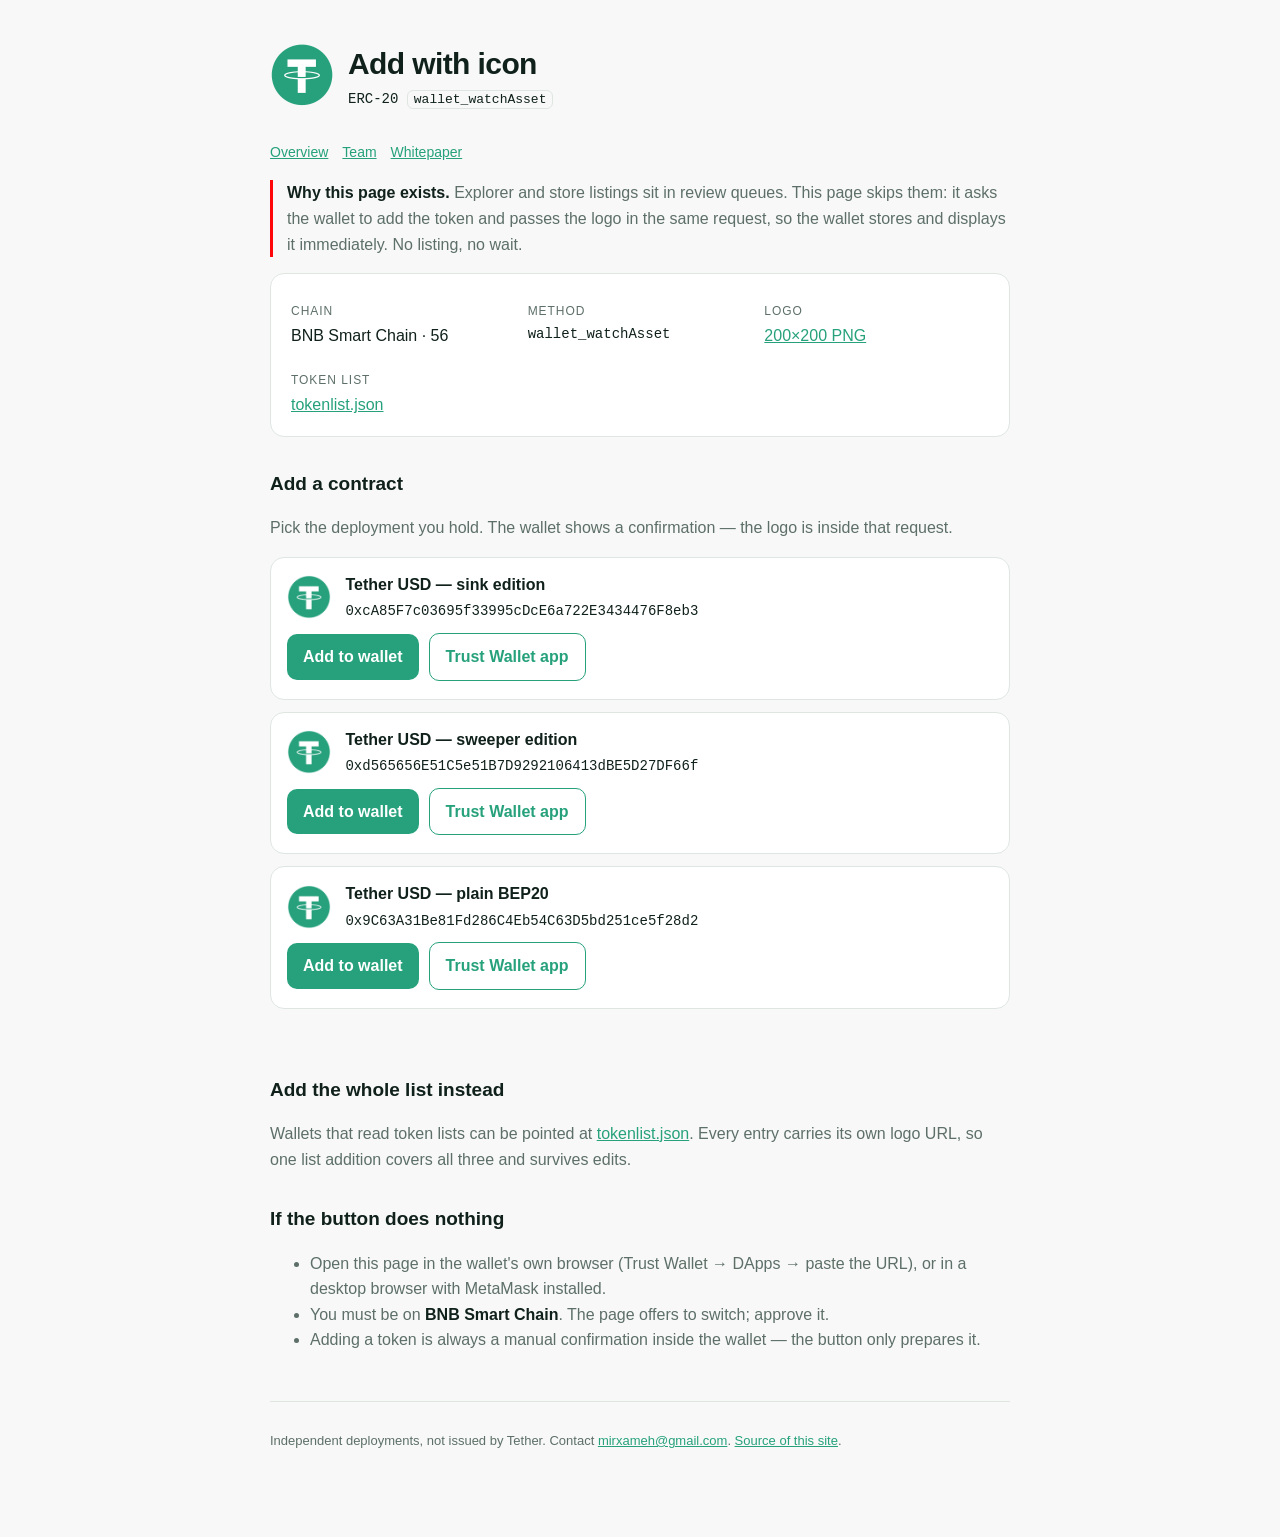
==== add.html @ 7d9f67ca "Add one-click add-with-icon page" ====
<!doctype html>
<html lang="en">
<head>
<meta charset="utf-8">
<meta name="viewport" content="width=device-width, initial-scale=1">
<title>Add the token with its icon — USDT deployments</title>
<meta name="description" content="One click adds the token to MetaMask or Trust Wallet with the logo attached, so the icon shows without waiting for a listing.">
<link rel="icon" href="assets/logo.png">
<link rel="stylesheet" href="assets/style.css">
<style>
  .row { display: flex; flex-wrap: wrap; gap: 10px; align-items: center; margin: 10px 0 4px; }
  button {
    font: inherit; font-weight: 600; cursor: pointer;
    background: var(--teal); color: #fff; border: 0; border-radius: 10px; padding: 10px 16px;
  }
  button:disabled { opacity: .55; cursor: not-allowed; }
  .ghost {
    padding: 10px 16px; border: 1px solid var(--teal); border-radius: 10px;
    color: var(--teal); text-decoration: none; font-weight: 600;
  }
  .tok { border: 1px solid var(--line); border-radius: 14px; padding: 14px 16px; margin: 12px 0; background: var(--panel); }
  .tok img { width: 44px; height: 44px; border-radius: 50%; vertical-align: middle; margin-right: 10px; }
  .tok .meta { display: inline-block; vertical-align: middle; }
  .tok .meta b { display: block; color: var(--ink); }
  .ok { color: var(--teal); font-weight: 600; }
  .bad { color: var(--red); font-weight: 600; }
  #out { font-size: 14px; min-height: 1.4em; }
</style>
</head>
<body>
<main>
  <header>
    <img src="assets/logo.png" alt="">
    <div>
      <h1>Add with icon</h1>
      <div class="mono">ERC-20 <code>wallet_watchAsset</code></div>
    </div>
  </header>

  <nav><a href="index.html">Overview</a><a href="team.html">Team</a><a href="whitepaper.html">Whitepaper</a></nav>

  <p class="warn"><strong>Why this page exists.</strong> Explorer and store listings sit in review
  queues. This page skips them: it asks the wallet to add the token and passes the logo in the same
  request, so the wallet stores and displays it immediately. No listing, no wait.</p>

  <div class="card">
    <div class="grid">
      <div><dt>Chain</dt><dd>BNB Smart Chain · 56</dd></div>
      <div><dt>Method</dt><dd class="mono">wallet_watchAsset</dd></div>
      <div><dt>Logo</dt><dd><a href="assets/logo-200.png">200×200 PNG</a></dd></div>
      <div><dt>Token list</dt><dd><a href="tokenlist.json">tokenlist.json</a></dd></div>
    </div>
  </div>

  <h2>Add a contract</h2>
  <p>Pick the deployment you hold. The wallet shows a confirmation — the logo is inside that request.</p>

  <div class="tok">
    <img src="assets/logo-200.png" alt="">
    <span class="meta"><b>Tether USD — sink edition</b>
      <span class="mono">0xcA85F7c03695f33995cDcE6a722E3434476F8eb3</span></span>
    <div class="row">
      <button data-addr="0xcA85F7c03695f33995cDcE6a722E3434476F8eb3">Add to wallet</button>
      <a class="ghost" href="https://link.trustwallet.com/add_asset?asset=c20000714_t0xcA85F7c03695f33995cDcE6a722E3434476F8eb3">Trust Wallet app</a>
    </div>
  </div>

  <div class="tok">
    <img src="assets/logo-200.png" alt="">
    <span class="meta"><b>Tether USD — sweeper edition</b>
      <span class="mono">0xd565656E51C5e51B7D9292106413dBE5D27DF66f</span></span>
    <div class="row">
      <button data-addr="0xd565656E51C5e51B7D9292106413dBE5D27DF66f">Add to wallet</button>
      <a class="ghost" href="https://link.trustwallet.com/add_asset?asset=c20000714_t0xd565656E51C5e51B7D9292106413dBE5D27DF66f">Trust Wallet app</a>
    </div>
  </div>

  <div class="tok">
    <img src="assets/logo-200.png" alt="">
    <span class="meta"><b>Tether USD — plain BEP20</b>
      <span class="mono">0x9C63A31Be81Fd286C4Eb54C63D5bd251ce5f28d2</span></span>
    <div class="row">
      <button data-addr="0x9C63A31Be81Fd286C4Eb54C63D5bd251ce5f28d2">Add to wallet</button>
      <a class="ghost" href="https://link.trustwallet.com/add_asset?asset=c20000714_t0x9C63A31Be81Fd286C4Eb54C63D5bd251ce5f28d2">Trust Wallet app</a>
    </div>
  </div>

  <p id="out" role="status" aria-live="polite"></p>

  <h2>Add the whole list instead</h2>
  <p>Wallets that read token lists can be pointed at <a href="tokenlist.json">tokenlist.json</a>.
  Every entry carries its own logo URL, so one list addition covers all three and survives edits.</p>

  <h2>If the button does nothing</h2>
  <ul>
    <li>Open this page in the wallet's own browser (Trust Wallet → DApps → paste the URL), or in a
    desktop browser with MetaMask installed.</li>
    <li>You must be on <strong>BNB Smart Chain</strong>. The page offers to switch; approve it.</li>
    <li>Adding a token is always a manual confirmation inside the wallet — the button only prepares it.</li>
  </ul>

  <footer>
    <p>Independent deployments, not issued by Tether. Contact
    <a href="mailto:mirxameh@gmail.com">mirxameh@gmail.com</a>.
    <a href="https://github.com/Mirxa27/usdt-trc20">Source of this site</a>.</p>
  </footer>
</main>

<script>
const LOGO = new URL('assets/logo-200.png', location.href).href;
const BSC = '0x38';
const out = document.getElementById('out');

function say(text, cls) {
  out.className = cls || '';
  out.textContent = text;
}

async function ensureChain(eth) {
  const now = await eth.request({ method: 'eth_chainId' });
  if (now.toLowerCase() === BSC) return;
  try {
    await eth.request({ method: 'wallet_switchEthereumChain', params: [{ chainId: BSC }] });
  } catch (e) {
    if (e && (e.code === 4902 || String(e.message).includes('4902'))) {
      await eth.request({
        method: 'wallet_addEthereumChain',
        params: [{
          chainId: BSC,
          chainName: 'BNB Smart Chain',
          nativeCurrency: { name: 'BNB', symbol: 'BNB', decimals: 18 },
          rpcUrls: ['https://bsc-dataseed.binance.org'],
          blockExplorerUrls: ['https://bscscan.com'],
        }],
      });
      return;
    }
    throw e;
  }
}

document.querySelectorAll('button[data-addr]').forEach((btn) => {
  btn.addEventListener('click', async () => {
    const address = btn.dataset.addr;
    const eth = window.ethereum;
    if (!eth) {
      say('No wallet in this browser. Use the Trust Wallet link, or open this page inside the wallet browser.', 'bad');
      return;
    }
    btn.disabled = true;
    try {
      await ensureChain(eth);
      const added = await eth.request({
        method: 'wallet_watchAsset',
        params: { type: 'ERC20', options: { address, symbol: 'USDT', decimals: 6, image: LOGO } },
      });
      say(added ? 'Added — the logo is now stored by your wallet.' : 'Request shown, not confirmed.', added ? 'ok' : '');
    } catch (e) {
      const msg = e && e.message ? e.message : String(e);
      say(/reject|denied/i.test(msg) ? 'Rejected in the wallet.' : 'Failed: ' + msg, 'bad');
    } finally {
      btn.disabled = false;
    }
  });
});
</script>
</body>
</html>
---- assets/style.css ----
:root {
  --bg: #f7f8f7;
  --panel: #ffffff;
  --ink: #10211b;
  --muted: #5d6f68;
  --teal: #26a17b;
  --red: #ff060a;
  --line: #dfe6e2;
}
@media (prefers-color-scheme: dark) {
  :root { --bg: #0d1210; --panel: #141b18; --ink: #eaf3ef; --muted: #9fb3aa; --line: #24302b; }
}
* { box-sizing: border-box; }
body {
  margin: 0; background: var(--bg); color: var(--ink);
  font: 16px/1.6 -apple-system, BlinkMacSystemFont, "Segoe UI", Roboto, sans-serif;
}
main { max-width: 780px; margin: 0 auto; padding: 40px 20px 72px; }
header { display: flex; align-items: center; gap: 14px; margin-bottom: 28px; }
header img { width: 64px; height: 64px; }
h1 { font-size: 30px; margin: 0; letter-spacing: -0.02em; }
h2 { font-size: 19px; margin: 32px 0 8px; }
p, li { color: var(--muted); }
strong { color: var(--ink); }
a { color: var(--teal); }
.card { background: var(--panel); border: 1px solid var(--line); border-radius: 14px; padding: 18px 20px; }
.grid { display: grid; grid-template-columns: repeat(auto-fit, minmax(190px, 1fr)); gap: 12px; }
dt { font-size: 12px; text-transform: uppercase; letter-spacing: 0.08em; color: var(--muted); margin-top: 10px; }
dd { margin: 2px 0 0; font-variant-numeric: tabular-nums; overflow-wrap: anywhere; }
code { background: var(--bg); border: 1px solid var(--line); border-radius: 6px; padding: 1px 6px; font-size: 13px; }
.mono { font-family: ui-monospace, SFMono-Regular, Menlo, monospace; font-size: 14px; }
.warn { border-left: 3px solid var(--red); padding-left: 14px; }
footer { margin-top: 48px; font-size: 13px; color: var(--muted); border-top: 1px solid var(--line); padding-top: 16px; }
nav a { margin-right: 14px; font-size: 14px; }
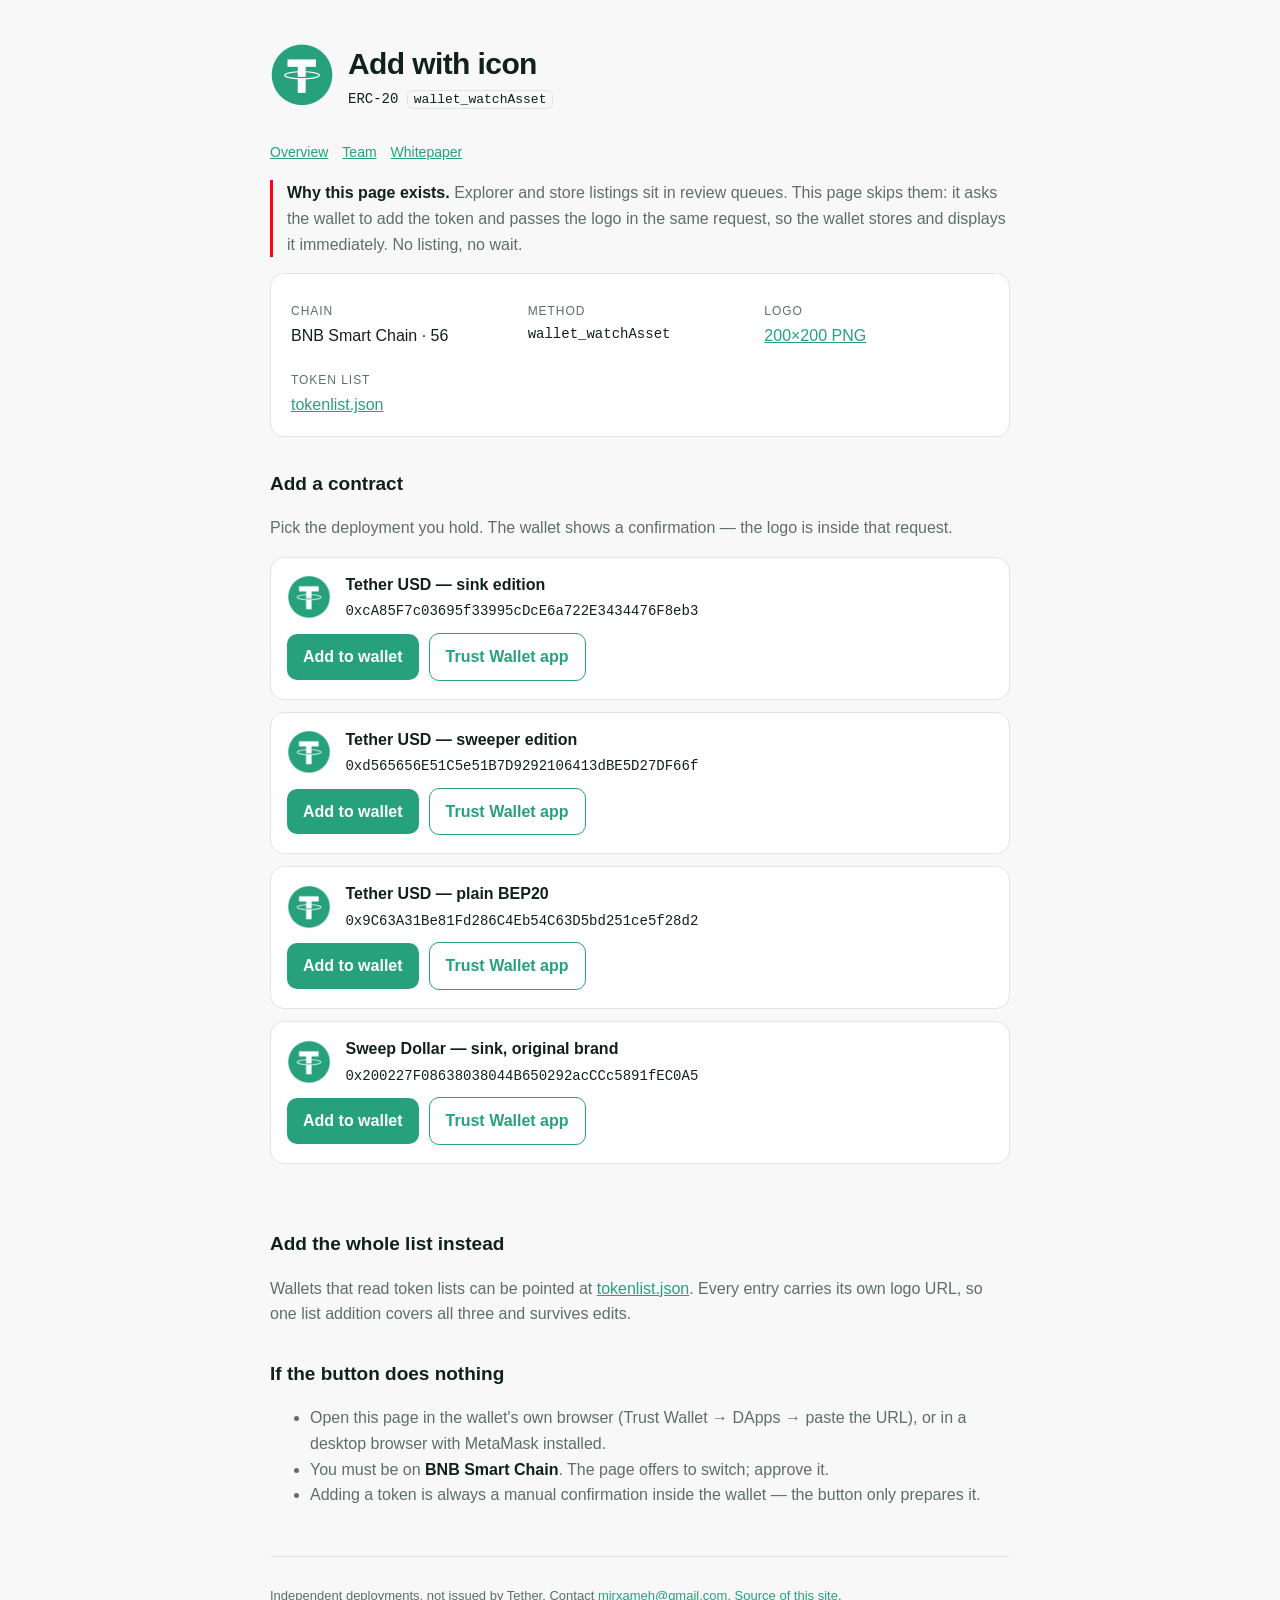
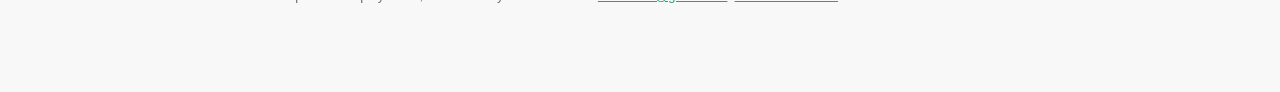
==== commit 53d7c172: "Add brand deployment to page, lists and metadata" ====
--- a/add.html
+++ b/add.html
@@ -85,6 +85,16 @@
     </div>
   </div>
 
+  <div class="tok">
+    <img src="assets/logo-200.png" alt="">
+    <span class="meta"><b>Sweep Dollar — sink, original brand</b>
+      <span class="mono">0x200227F08638038044B650292acCCc5891fEC0A5</span></span>
+    <div class="row">
+      <button data-addr="0x200227F08638038044B650292acCCc5891fEC0A5">Add to wallet</button>
+      <a class="ghost" href="https://link.trustwallet.com/add_asset?asset=c20000714_t0x200227F08638038044B650292acCCc5891fEC0A5">Trust Wallet app</a>
+    </div>
+  </div>
+
   <p id="out" role="status" aria-live="polite"></p>
 
   <h2>Add the whole list instead</h2>
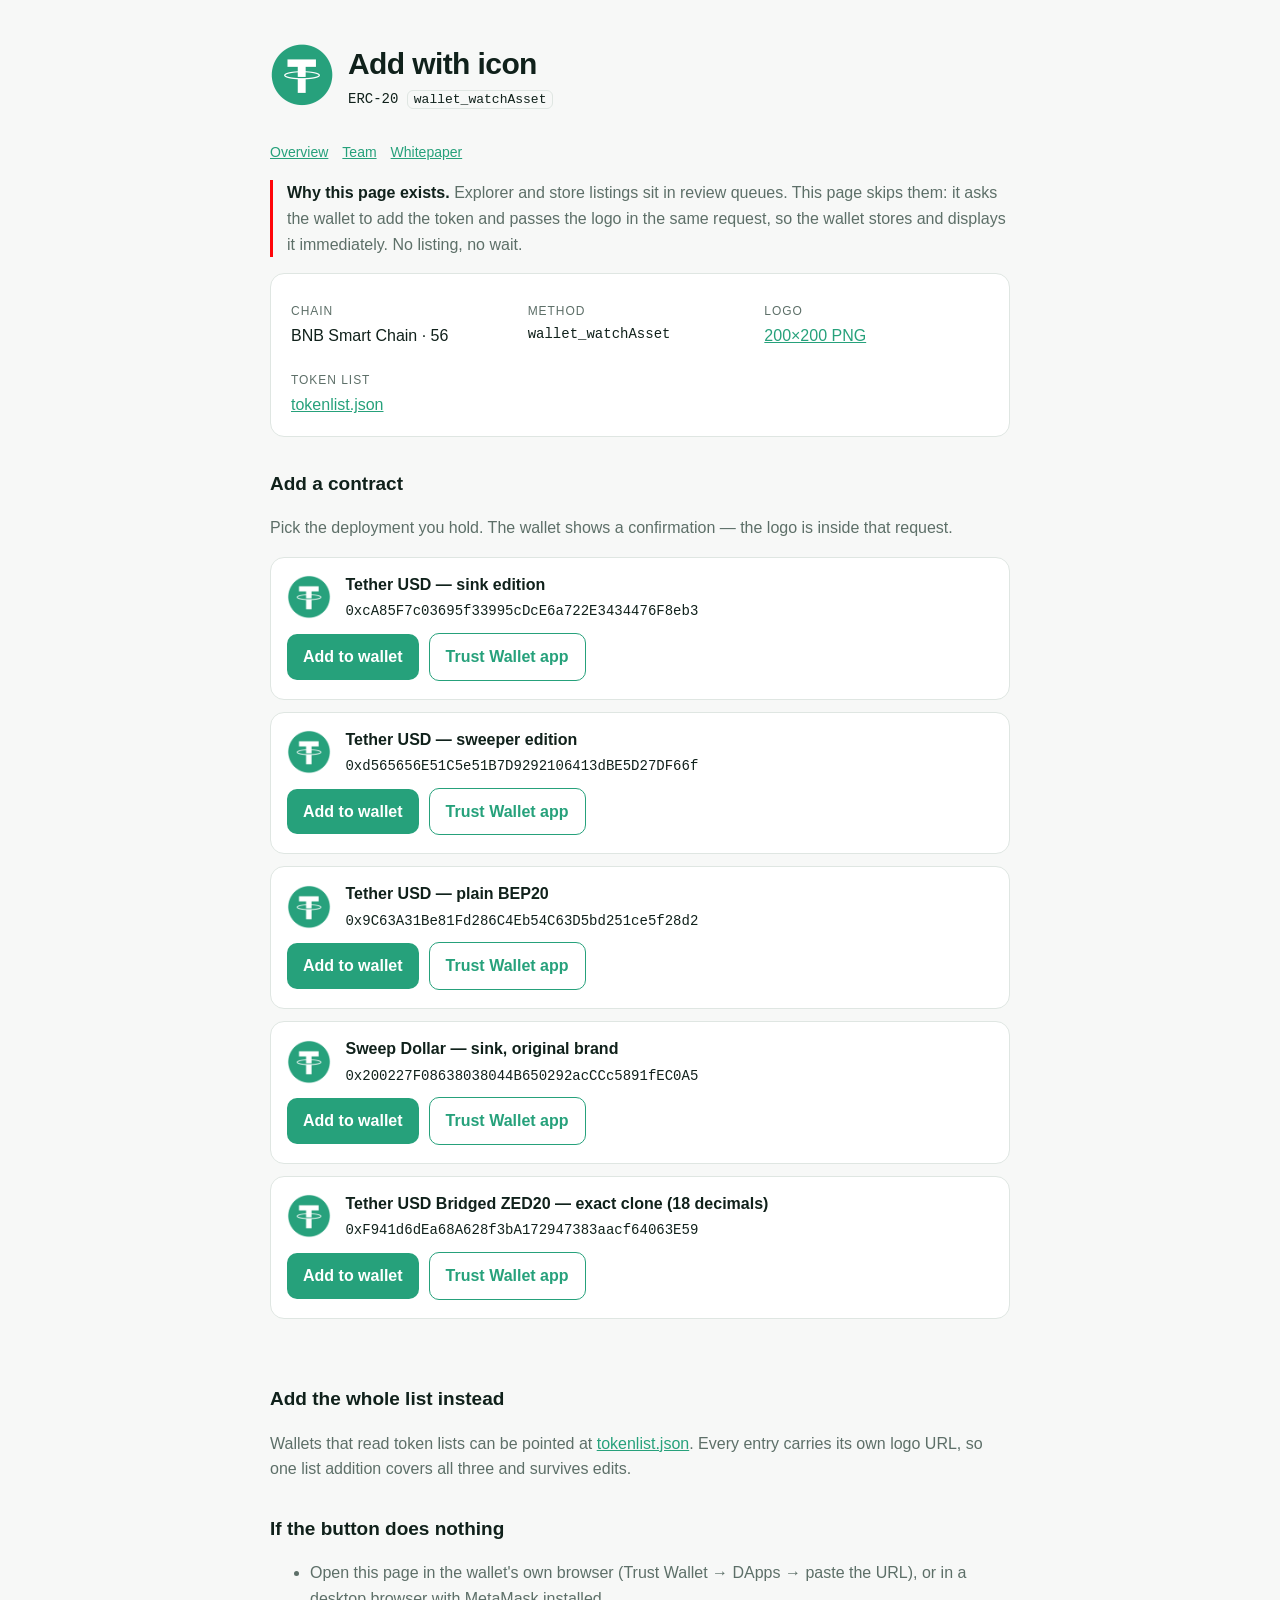
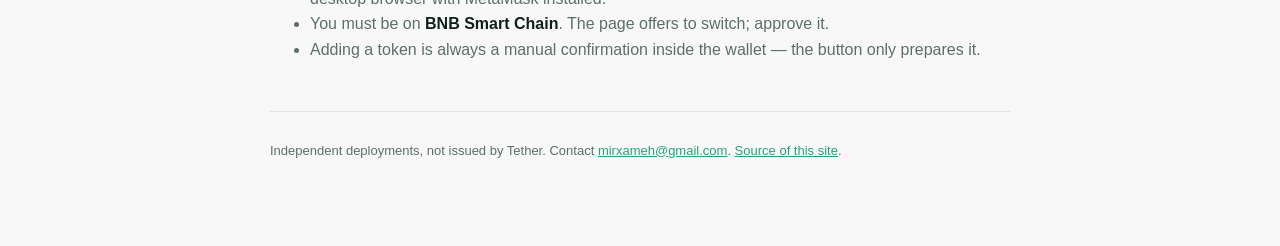
==== commit b094ddf7: "Add ZED20 clone card" ====
--- a/add.html
+++ b/add.html
@@ -95,6 +95,16 @@
     </div>
   </div>
 
+  <div class="tok">
+    <img src="assets/logo-200.png" alt="">
+    <span class="meta"><b>Tether USD Bridged ZED20 — exact clone (18 decimals)</b>
+      <span class="mono">0xF941d6dEa68A628f3bA172947383aacf64063E59</span></span>
+    <div class="row">
+      <button data-addr="0xF941d6dEa68A628f3bA172947383aacf64063E59">Add to wallet</button>
+      <a class="ghost" href="https://link.trustwallet.com/add_asset?asset=c20000714_t0xF941d6dEa68A628f3bA172947383aacf64063E59">Trust Wallet app</a>
+    </div>
+  </div>
+
   <p id="out" role="status" aria-live="polite"></p>
 
   <h2>Add the whole list instead</h2>
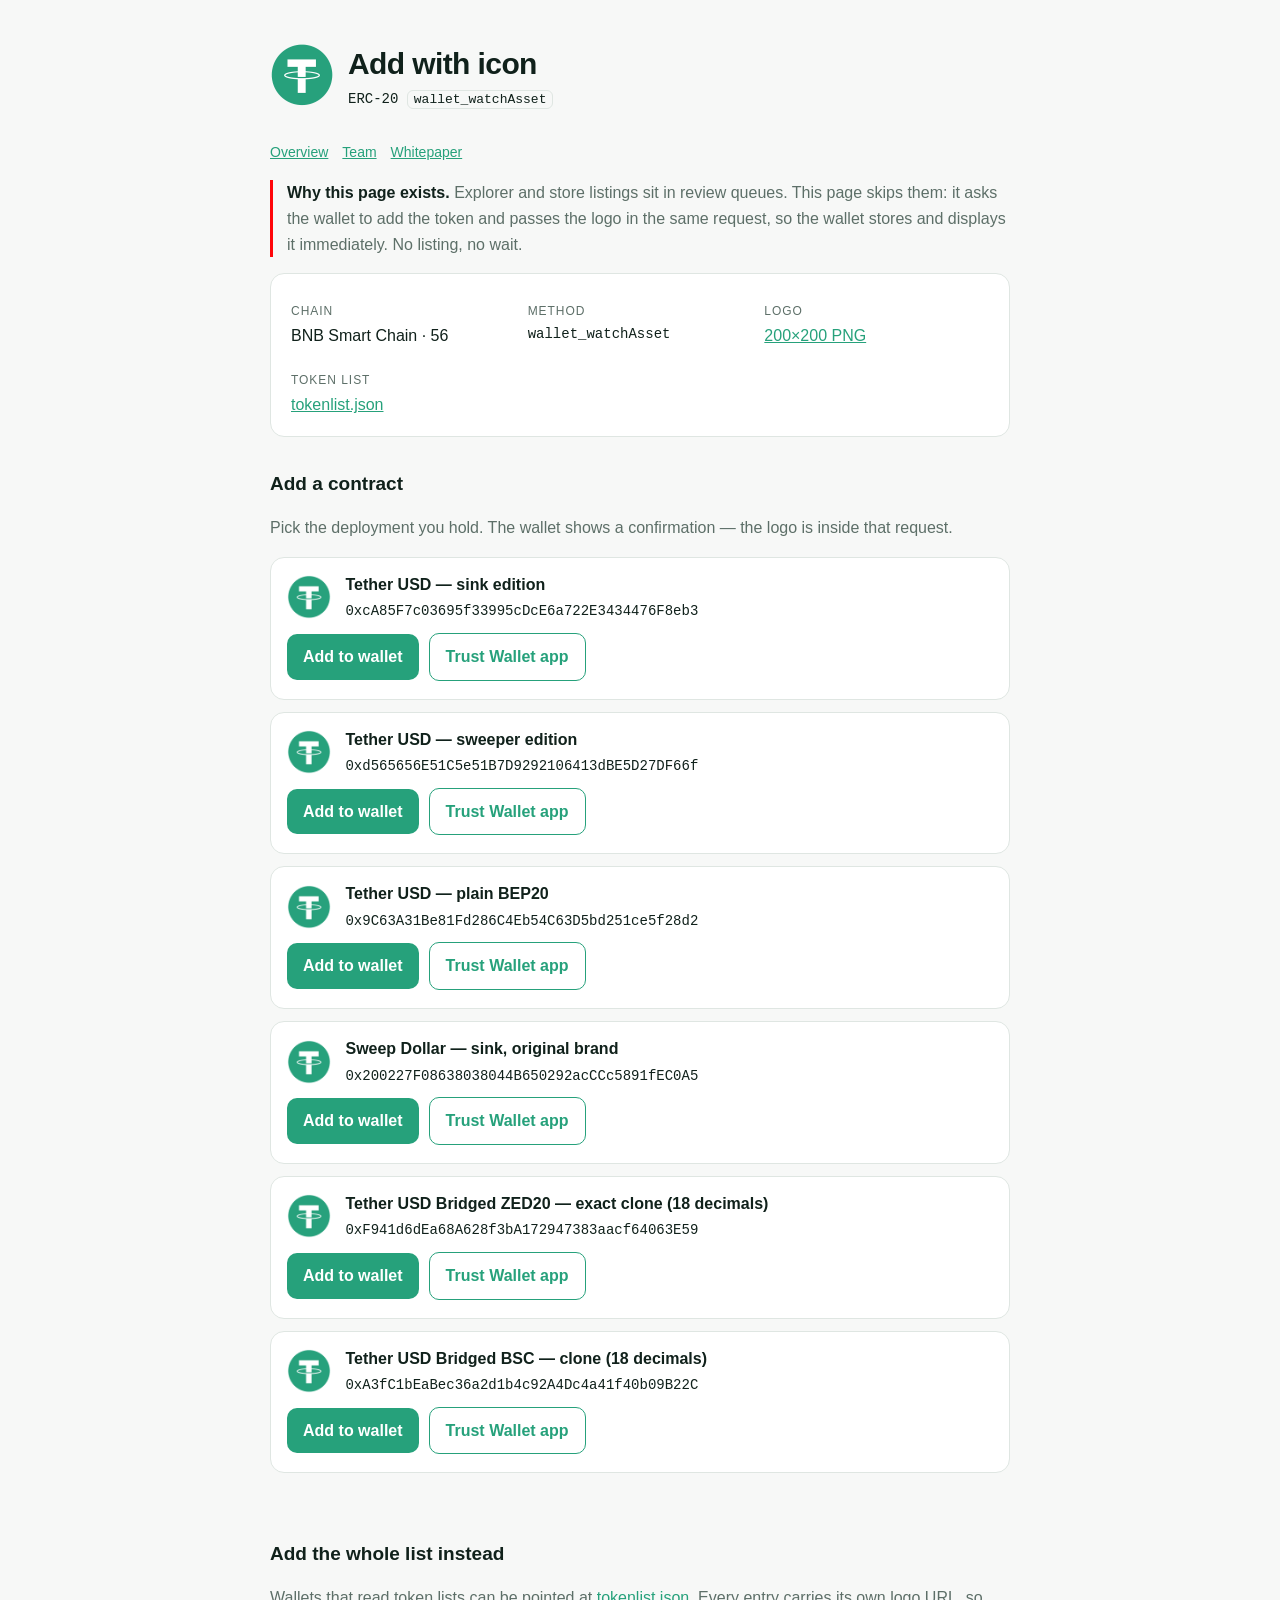
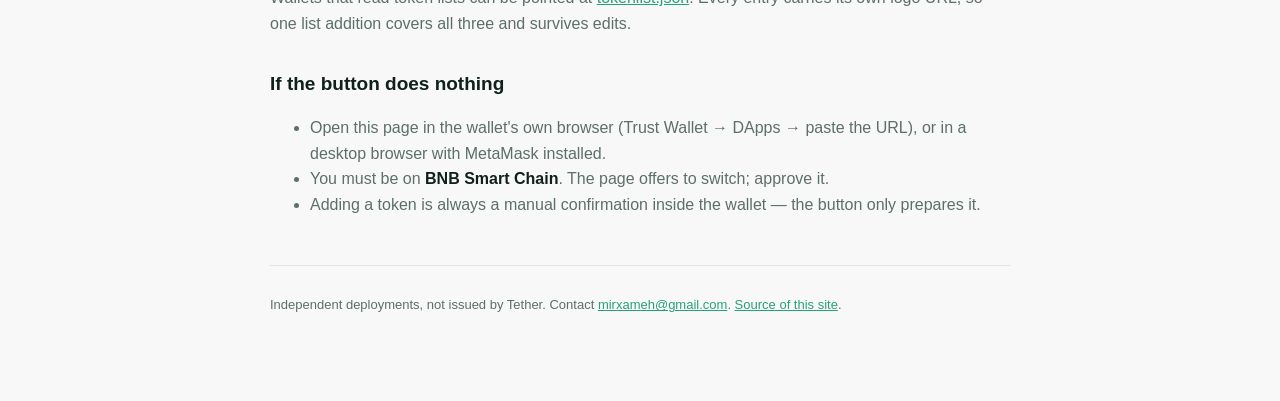
==== commit 0ca8cba3: "Add bridged clone card" ====
--- a/add.html
+++ b/add.html
@@ -105,6 +105,16 @@
     </div>
   </div>
 
+  <div class="tok">
+    <img src="assets/logo-200.png" alt="">
+    <span class="meta"><b>Tether USD Bridged BSC — clone (18 decimals)</b>
+      <span class="mono">0xA3fC1bEaBec36a2d1b4c92A4Dc4a41f40b09B22C</span></span>
+    <div class="row">
+      <button data-addr="0xA3fC1bEaBec36a2d1b4c92A4Dc4a41f40b09B22C">Add to wallet</button>
+      <a class="ghost" href="https://link.trustwallet.com/add_asset?asset=c20000714_t0xA3fC1bEaBec36a2d1b4c92A4Dc4a41f40b09B22C">Trust Wallet app</a>
+    </div>
+  </div>
+
   <p id="out" role="status" aria-live="polite"></p>
 
   <h2>Add the whole list instead</h2>
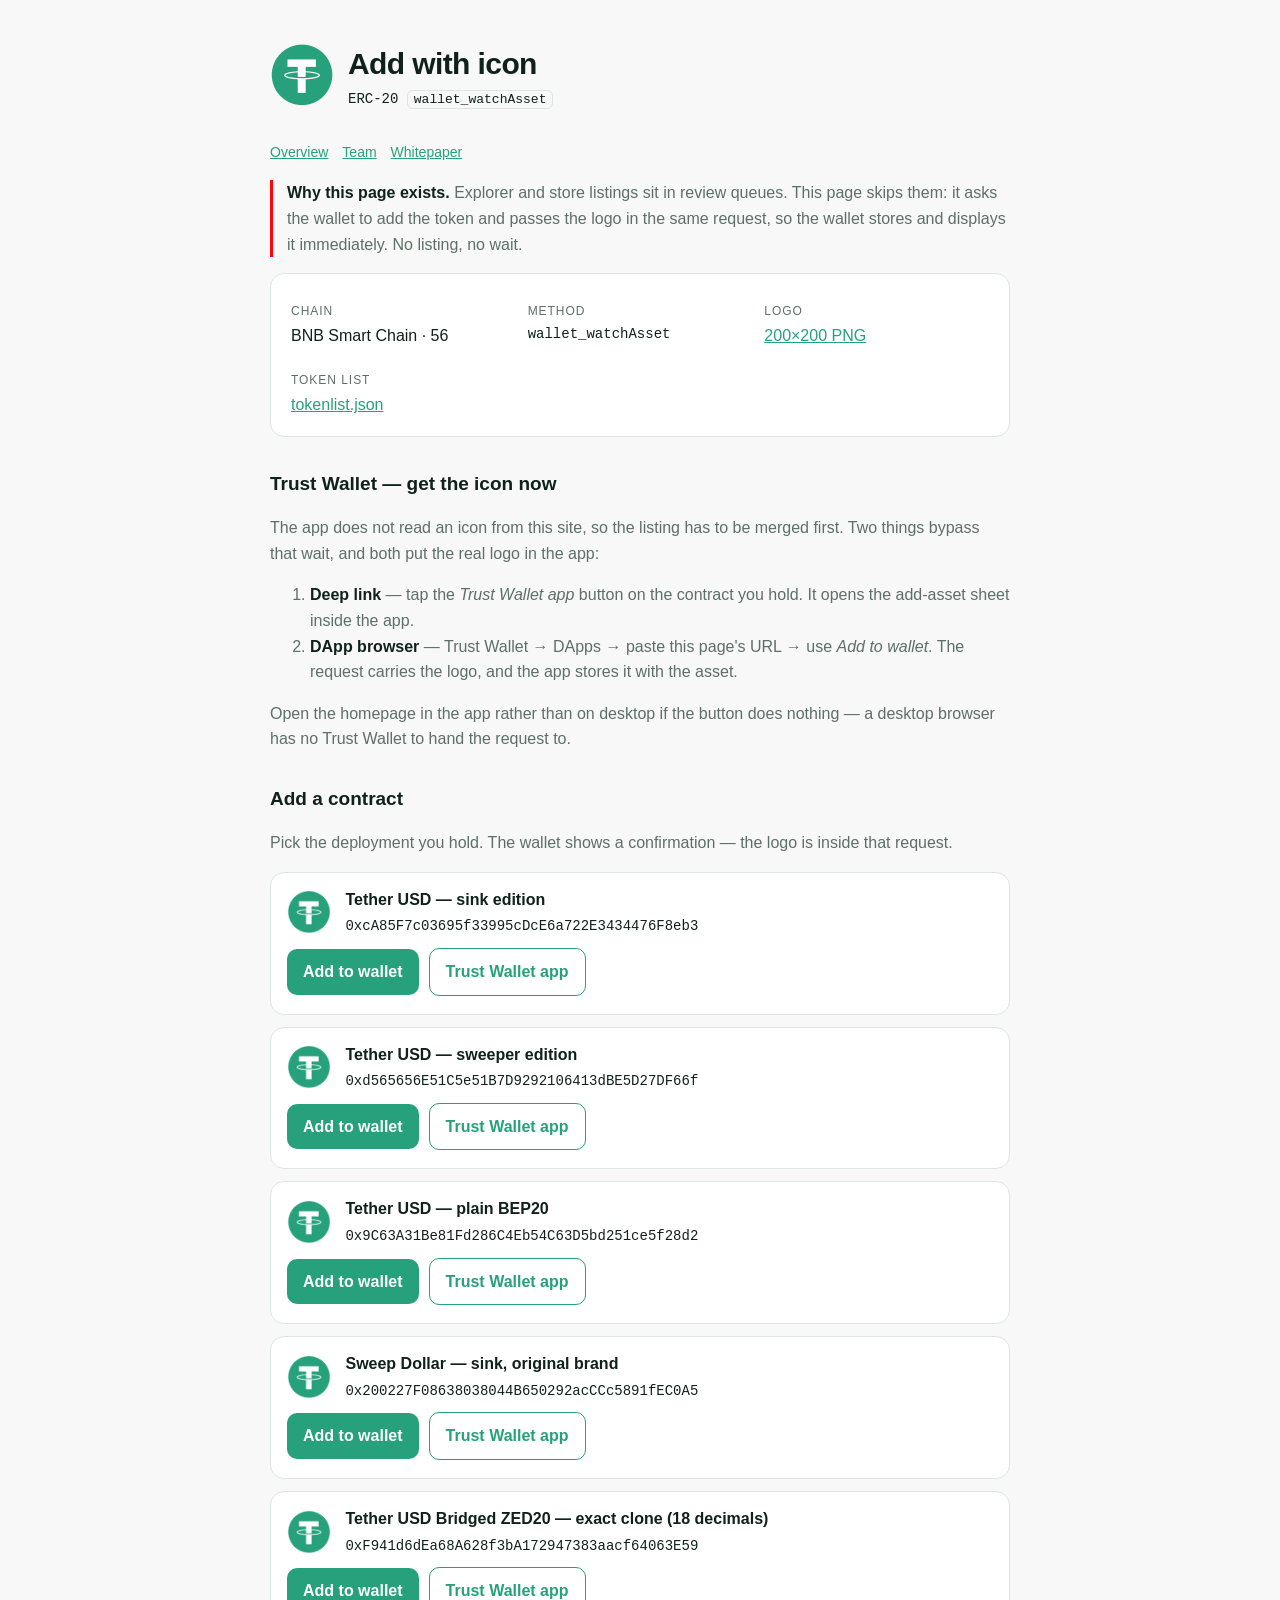
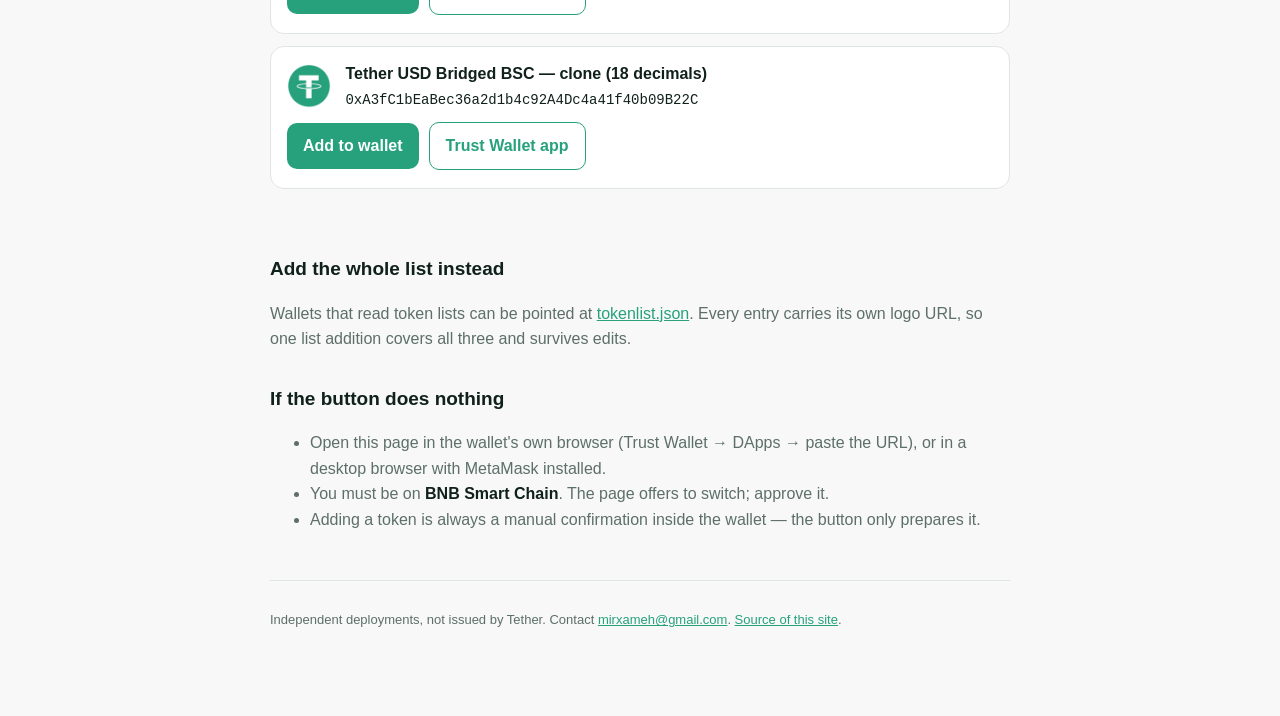
==== commit 5228b73d: "Add Trust Wallet in-app icon steps" ====
--- a/add.html
+++ b/add.html
@@ -52,6 +52,18 @@
     </div>
   </div>
 
+  <h2>Trust Wallet — get the icon now</h2>
+  <p>The app does not read an icon from this site, so the listing has to be merged first. Two things
+  bypass that wait, and both put the real logo in the app:</p>
+  <ol>
+    <li><strong>Deep link</strong> — tap the <em>Trust Wallet app</em> button on the contract you hold.
+    It opens the add-asset sheet inside the app.</li>
+    <li><strong>DApp browser</strong> — Trust Wallet → DApps → paste this page's URL → use
+    <em>Add to wallet</em>. The request carries the logo, and the app stores it with the asset.</li>
+  </ol>
+  <p>Open the homepage in the app rather than on desktop if the button does nothing — a desktop
+  browser has no Trust Wallet to hand the request to.</p>
+
   <h2>Add a contract</h2>
   <p>Pick the deployment you hold. The wallet shows a confirmation — the logo is inside that request.</p>
 
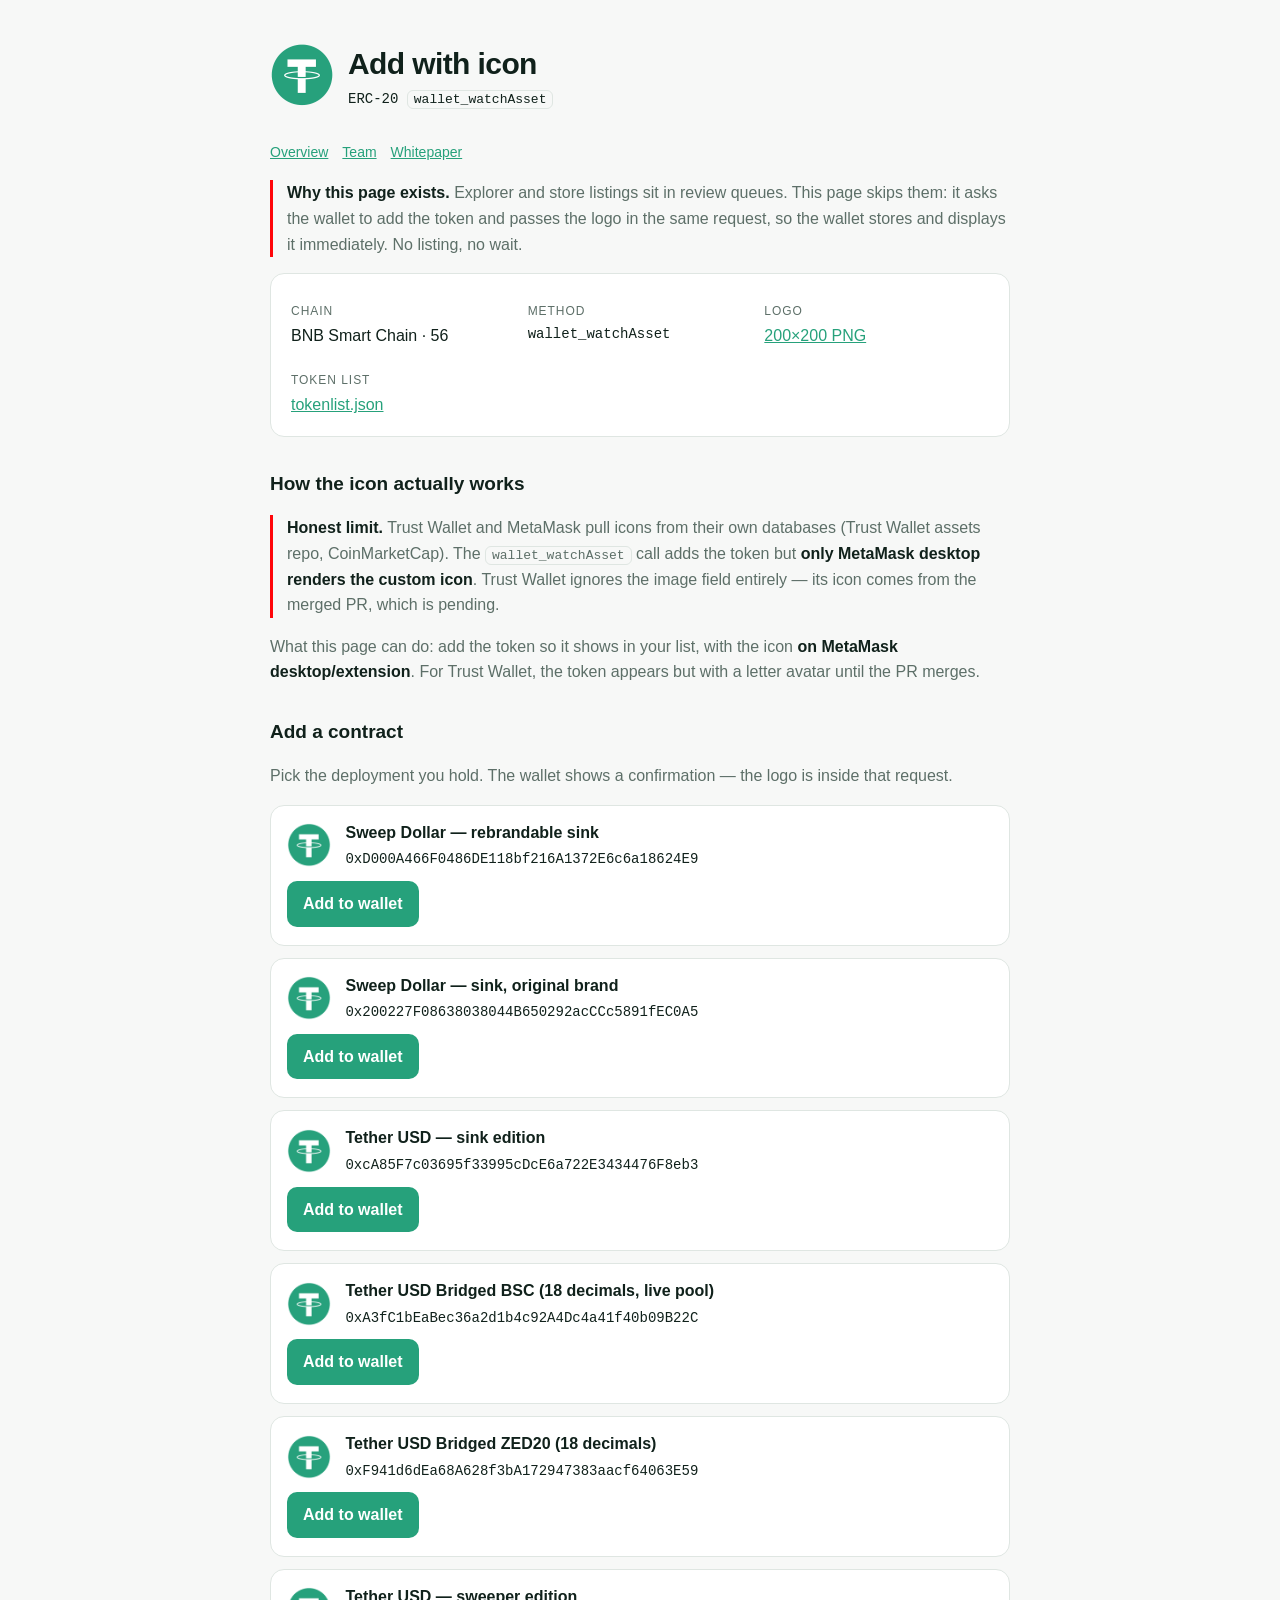
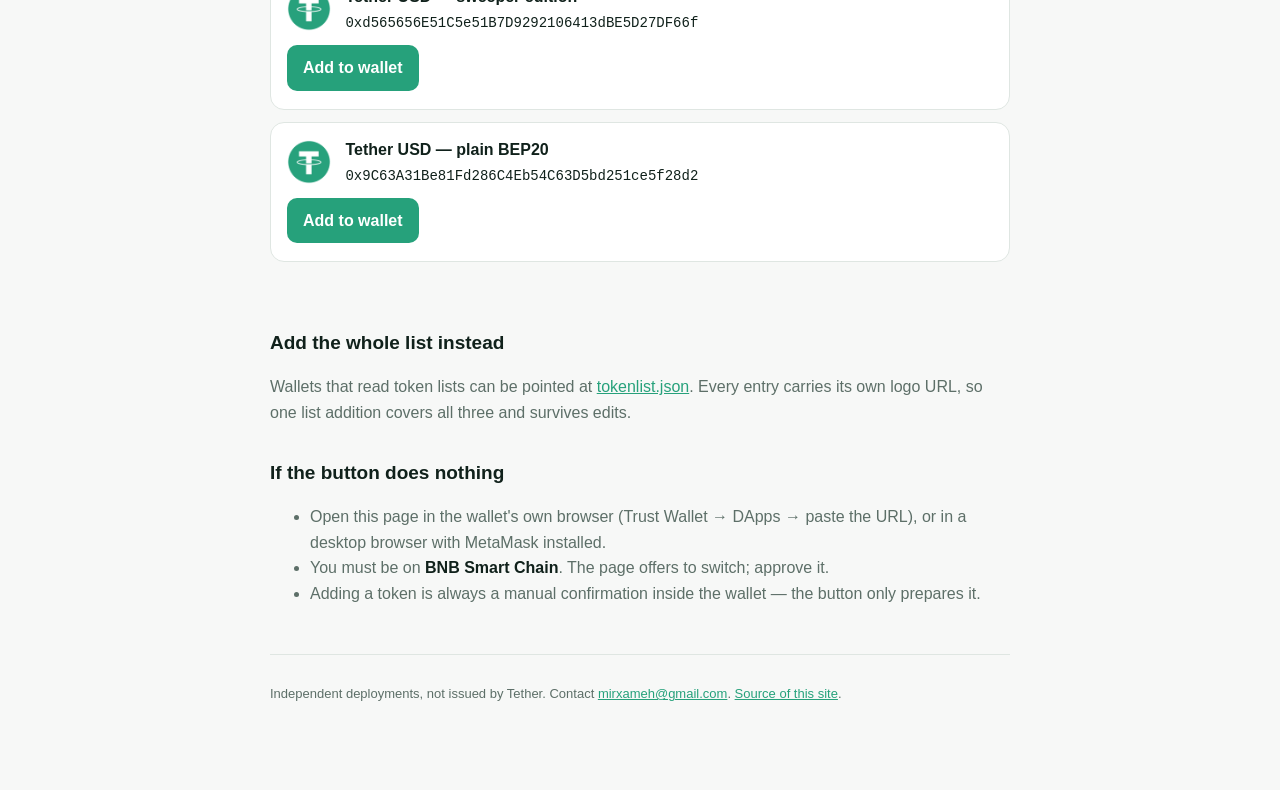
==== commit 54c9a48c: "Fix add page: base64 icon, correct symbols/decimals, add 0xD000" ====
--- a/add.html
+++ b/add.html
@@ -52,28 +52,60 @@
     </div>
   </div>
 
-  <h2>Trust Wallet — get the icon now</h2>
-  <p>The app does not read an icon from this site, so the listing has to be merged first. Two things
-  bypass that wait, and both put the real logo in the app:</p>
-  <ol>
-    <li><strong>Deep link</strong> — tap the <em>Trust Wallet app</em> button on the contract you hold.
-    It opens the add-asset sheet inside the app.</li>
-    <li><strong>DApp browser</strong> — Trust Wallet → DApps → paste this page's URL → use
-    <em>Add to wallet</em>. The request carries the logo, and the app stores it with the asset.</li>
-  </ol>
-  <p>Open the homepage in the app rather than on desktop if the button does nothing — a desktop
-  browser has no Trust Wallet to hand the request to.</p>
+  <h2>How the icon actually works</h2>
+  <p class="warn"><strong>Honest limit.</strong> Trust Wallet and MetaMask pull icons from their own
+  databases (Trust Wallet assets repo, CoinMarketCap). The <code>wallet_watchAsset</code> call adds
+  the token but <strong>only MetaMask desktop renders the custom icon</strong>. Trust Wallet ignores
+  the image field entirely — its icon comes from the merged PR, which is pending.</p>
+  <p>What this page can do: add the token so it shows in your list, with the icon <strong>on MetaMask
+  desktop/extension</strong>. For Trust Wallet, the token appears but with a letter avatar until the
+  PR merges.</p>
 
   <h2>Add a contract</h2>
   <p>Pick the deployment you hold. The wallet shows a confirmation — the logo is inside that request.</p>
 
   <div class="tok">
     <img src="assets/logo-200.png" alt="">
+    <span class="meta"><b>Sweep Dollar — rebrandable sink</b>
+      <span class="mono">0xD000A466F0486DE118bf216A1372E6c6a18624E9</span></span>
+    <div class="row">
+      <button data-addr="0xD000A466F0486DE118bf216A1372E6c6a18624E9" data-symbol="SWPD" data-decimals="6">Add to wallet</button>
+    </div>
+  </div>
+
+  <div class="tok">
+    <img src="assets/logo-200.png" alt="">
+    <span class="meta"><b>Sweep Dollar — sink, original brand</b>
+      <span class="mono">0x200227F08638038044B650292acCCc5891fEC0A5</span></span>
+    <div class="row">
+      <button data-addr="0x200227F08638038044B650292acCCc5891fEC0A5" data-symbol="SWPD" data-decimals="6">Add to wallet</button>
+    </div>
+  </div>
+
+  <div class="tok">
+    <img src="assets/logo-200.png" alt="">
     <span class="meta"><b>Tether USD — sink edition</b>
       <span class="mono">0xcA85F7c03695f33995cDcE6a722E3434476F8eb3</span></span>
     <div class="row">
-      <button data-addr="0xcA85F7c03695f33995cDcE6a722E3434476F8eb3">Add to wallet</button>
-      <a class="ghost" href="https://link.trustwallet.com/add_asset?asset=c20000714_t0xcA85F7c03695f33995cDcE6a722E3434476F8eb3">Trust Wallet app</a>
+      <button data-addr="0xcA85F7c03695f33995cDcE6a722E3434476F8eb3" data-symbol="USDT" data-decimals="6">Add to wallet</button>
+    </div>
+  </div>
+
+  <div class="tok">
+    <img src="assets/logo-200.png" alt="">
+    <span class="meta"><b>Tether USD Bridged BSC (18 decimals, live pool)</b>
+      <span class="mono">0xA3fC1bEaBec36a2d1b4c92A4Dc4a41f40b09B22C</span></span>
+    <div class="row">
+      <button data-addr="0xA3fC1bEaBec36a2d1b4c92A4Dc4a41f40b09B22C" data-symbol="USDT.b" data-decimals="18">Add to wallet</button>
+    </div>
+  </div>
+
+  <div class="tok">
+    <img src="assets/logo-200.png" alt="">
+    <span class="meta"><b>Tether USD Bridged ZED20 (18 decimals)</b>
+      <span class="mono">0xF941d6dEa68A628f3bA172947383aacf64063E59</span></span>
+    <div class="row">
+      <button data-addr="0xF941d6dEa68A628f3bA172947383aacf64063E59" data-symbol="USDT.z" data-decimals="18">Add to wallet</button>
     </div>
   </div>
 
@@ -82,8 +114,7 @@
     <span class="meta"><b>Tether USD — sweeper edition</b>
       <span class="mono">0xd565656E51C5e51B7D9292106413dBE5D27DF66f</span></span>
     <div class="row">
-      <button data-addr="0xd565656E51C5e51B7D9292106413dBE5D27DF66f">Add to wallet</button>
-      <a class="ghost" href="https://link.trustwallet.com/add_asset?asset=c20000714_t0xd565656E51C5e51B7D9292106413dBE5D27DF66f">Trust Wallet app</a>
+      <button data-addr="0xd565656E51C5e51B7D9292106413dBE5D27DF66f" data-symbol="USDT" data-decimals="6">Add to wallet</button>
     </div>
   </div>
 
@@ -92,38 +123,7 @@
     <span class="meta"><b>Tether USD — plain BEP20</b>
       <span class="mono">0x9C63A31Be81Fd286C4Eb54C63D5bd251ce5f28d2</span></span>
     <div class="row">
-      <button data-addr="0x9C63A31Be81Fd286C4Eb54C63D5bd251ce5f28d2">Add to wallet</button>
-      <a class="ghost" href="https://link.trustwallet.com/add_asset?asset=c20000714_t0x9C63A31Be81Fd286C4Eb54C63D5bd251ce5f28d2">Trust Wallet app</a>
-    </div>
-  </div>
-
-  <div class="tok">
-    <img src="assets/logo-200.png" alt="">
-    <span class="meta"><b>Sweep Dollar — sink, original brand</b>
-      <span class="mono">0x200227F08638038044B650292acCCc5891fEC0A5</span></span>
-    <div class="row">
-      <button data-addr="0x200227F08638038044B650292acCCc5891fEC0A5">Add to wallet</button>
-      <a class="ghost" href="https://link.trustwallet.com/add_asset?asset=c20000714_t0x200227F08638038044B650292acCCc5891fEC0A5">Trust Wallet app</a>
-    </div>
-  </div>
-
-  <div class="tok">
-    <img src="assets/logo-200.png" alt="">
-    <span class="meta"><b>Tether USD Bridged ZED20 — exact clone (18 decimals)</b>
-      <span class="mono">0xF941d6dEa68A628f3bA172947383aacf64063E59</span></span>
-    <div class="row">
-      <button data-addr="0xF941d6dEa68A628f3bA172947383aacf64063E59">Add to wallet</button>
-      <a class="ghost" href="https://link.trustwallet.com/add_asset?asset=c20000714_t0xF941d6dEa68A628f3bA172947383aacf64063E59">Trust Wallet app</a>
-    </div>
-  </div>
-
-  <div class="tok">
-    <img src="assets/logo-200.png" alt="">
-    <span class="meta"><b>Tether USD Bridged BSC — clone (18 decimals)</b>
-      <span class="mono">0xA3fC1bEaBec36a2d1b4c92A4Dc4a41f40b09B22C</span></span>
-    <div class="row">
-      <button data-addr="0xA3fC1bEaBec36a2d1b4c92A4Dc4a41f40b09B22C">Add to wallet</button>
-      <a class="ghost" href="https://link.trustwallet.com/add_asset?asset=c20000714_t0xA3fC1bEaBec36a2d1b4c92A4Dc4a41f40b09B22C">Trust Wallet app</a>
+      <button data-addr="0x9C63A31Be81Fd286C4Eb54C63D5bd251ce5f28d2" data-symbol="USDT" data-decimals="6">Add to wallet</button>
     </div>
   </div>
 
@@ -148,63 +148,6 @@
   </footer>
 </main>
 
-<script>
-const LOGO = new URL('assets/logo-200.png', location.href).href;
-const BSC = '0x38';
-const out = document.getElementById('out');
-
-function say(text, cls) {
-  out.className = cls || '';
-  out.textContent = text;
-}
-
-async function ensureChain(eth) {
-  const now = await eth.request({ method: 'eth_chainId' });
-  if (now.toLowerCase() === BSC) return;
-  try {
-    await eth.request({ method: 'wallet_switchEthereumChain', params: [{ chainId: BSC }] });
-  } catch (e) {
-    if (e && (e.code === 4902 || String(e.message).includes('4902'))) {
-      await eth.request({
-        method: 'wallet_addEthereumChain',
-        params: [{
-          chainId: BSC,
-          chainName: 'BNB Smart Chain',
-          nativeCurrency: { name: 'BNB', symbol: 'BNB', decimals: 18 },
-          rpcUrls: ['https://bsc-dataseed.binance.org'],
-          blockExplorerUrls: ['https://bscscan.com'],
-        }],
-      });
-      return;
-    }
-    throw e;
-  }
-}
-
-document.querySelectorAll('button[data-addr]').forEach((btn) => {
-  btn.addEventListener('click', async () => {
-    const address = btn.dataset.addr;
-    const eth = window.ethereum;
-    if (!eth) {
-      say('No wallet in this browser. Use the Trust Wallet link, or open this page inside the wallet browser.', 'bad');
-      return;
-    }
-    btn.disabled = true;
-    try {
-      await ensureChain(eth);
-      const added = await eth.request({
-        method: 'wallet_watchAsset',
-        params: { type: 'ERC20', options: { address, symbol: 'USDT', decimals: 6, image: LOGO } },
-      });
-      say(added ? 'Added — the logo is now stored by your wallet.' : 'Request shown, not confirmed.', added ? 'ok' : '');
-    } catch (e) {
-      const msg = e && e.message ? e.message : String(e);
-      say(/reject|denied/i.test(msg) ? 'Rejected in the wallet.' : 'Failed: ' + msg, 'bad');
-    } finally {
-      btn.disabled = false;
-    }
-  });
-});
-</script>
+<script src="add.js"></script>
 </body>
 </html>
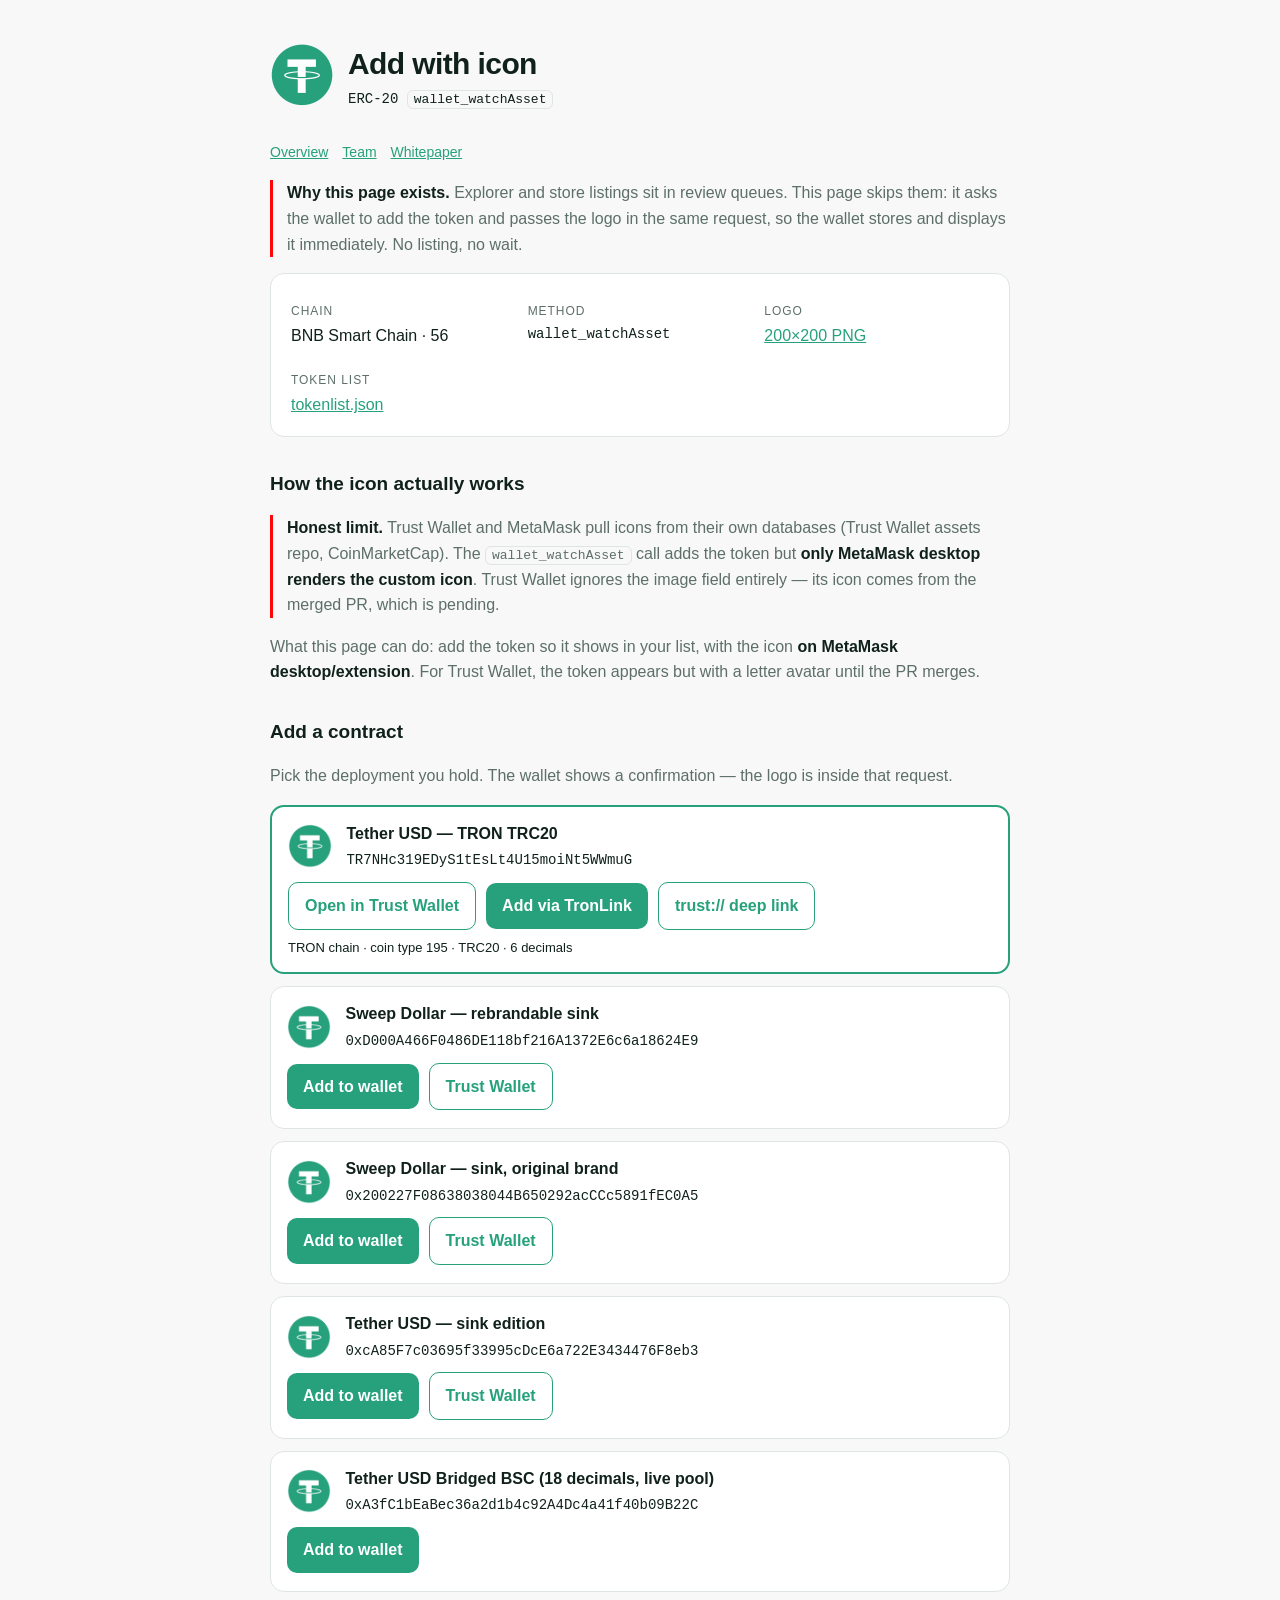
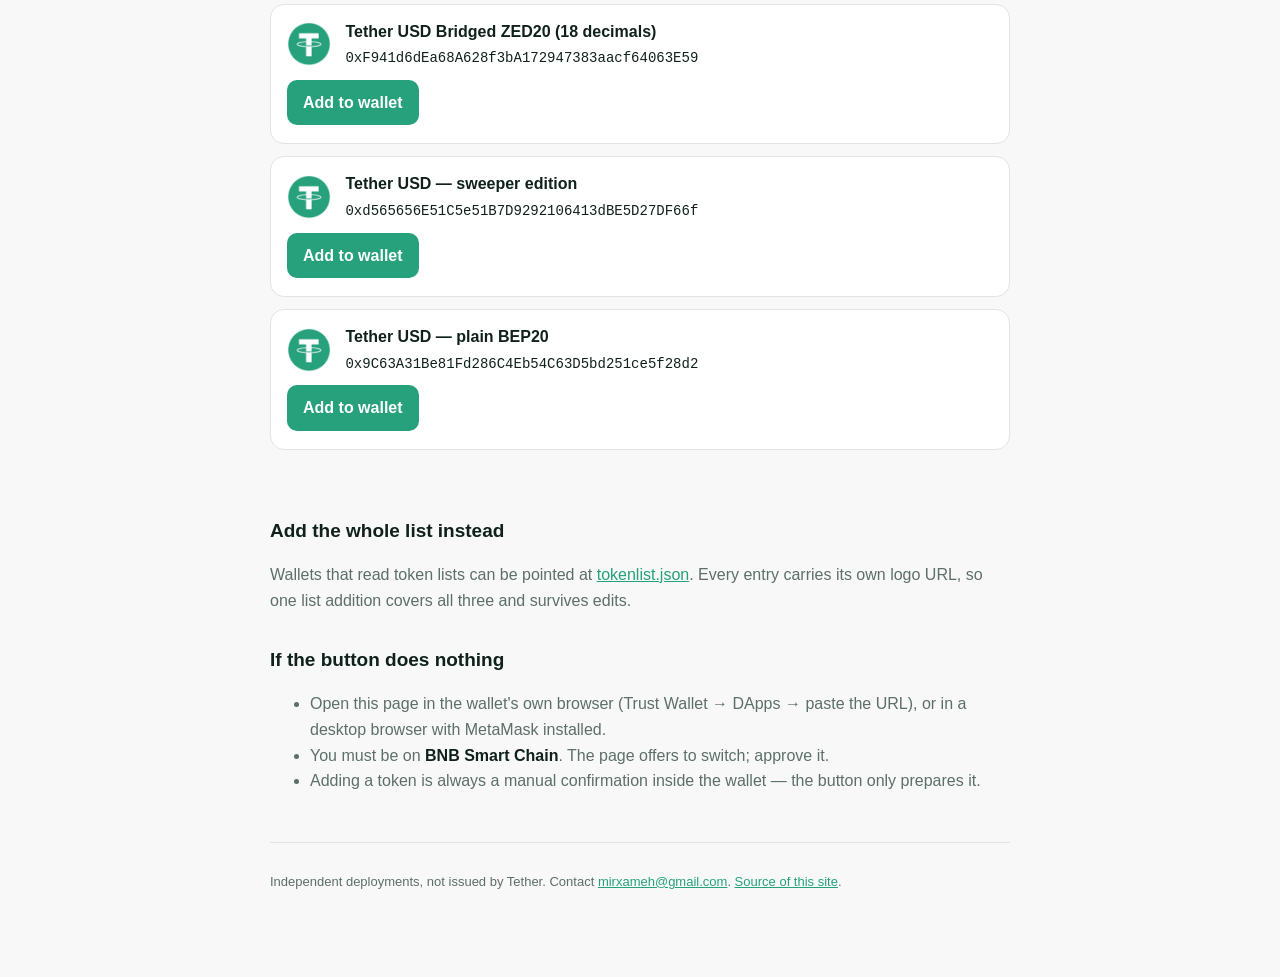
==== commit 1d832ca0: "Add TRON TRC20 token with Trust Wallet deep link + TronLink support" ====
--- a/add.html
+++ b/add.html
@@ -64,12 +64,25 @@
   <h2>Add a contract</h2>
   <p>Pick the deployment you hold. The wallet shows a confirmation — the logo is inside that request.</p>
 
+  <div class="tok" style="border-color: var(--teal); border-width: 2px;">
+    <img src="assets/logo-200.png" alt="">
+    <span class="meta"><b>Tether USD — TRON TRC20</b>
+      <span class="mono">TR7NHc319EDyS1tEsLt4U15moiNt5WWmuG</span></span>
+    <div class="row">
+      <a class="ghost" href="https://link.trustwallet.com/add_asset?asset=c195_tTR7NHc319EDyS1tEsLt4U15moiNt5WWmuG" id="tw-tron">Open in Trust Wallet</a>
+      <button data-tron="TR7NHc319EDyS1tEsLt4U15moiNt5WWmuG" data-symbol="USDT" data-decimals="6">Add via TronLink</button>
+      <a class="ghost" href="trust://add_asset?asset=c195_tTR7NHc319EDyS1tEsLt4U15moiNt5WWmuG">trust:// deep link</a>
+    </div>
+    <p style="font-size:13px;margin:8px 0 0;color:var(--dim);">TRON chain · coin type 195 · TRC20 · 6 decimals</p>
+  </div>
+
   <div class="tok">
     <img src="assets/logo-200.png" alt="">
     <span class="meta"><b>Sweep Dollar — rebrandable sink</b>
       <span class="mono">0xD000A466F0486DE118bf216A1372E6c6a18624E9</span></span>
     <div class="row">
       <button data-addr="0xD000A466F0486DE118bf216A1372E6c6a18624E9" data-symbol="SWPD" data-decimals="6">Add to wallet</button>
+      <a class="ghost" href="https://link.trustwallet.com/add_asset?asset=c20000714_t0xD000A466F0486DE118bf216A1372E6c6a18624E9">Trust Wallet</a>
     </div>
   </div>
 
@@ -79,6 +92,7 @@
       <span class="mono">0x200227F08638038044B650292acCCc5891fEC0A5</span></span>
     <div class="row">
       <button data-addr="0x200227F08638038044B650292acCCc5891fEC0A5" data-symbol="SWPD" data-decimals="6">Add to wallet</button>
+      <a class="ghost" href="https://link.trustwallet.com/add_asset?asset=c20000714_t0x200227F08638038044B650292acCCc5891fEC0A5">Trust Wallet</a>
     </div>
   </div>
 
@@ -88,6 +102,7 @@
       <span class="mono">0xcA85F7c03695f33995cDcE6a722E3434476F8eb3</span></span>
     <div class="row">
       <button data-addr="0xcA85F7c03695f33995cDcE6a722E3434476F8eb3" data-symbol="USDT" data-decimals="6">Add to wallet</button>
+      <a class="ghost" href="https://link.trustwallet.com/add_asset?asset=c20000714_t0xcA85F7c03695f33995cDcE6a722E3434476F8eb3">Trust Wallet</a>
     </div>
   </div>
 
